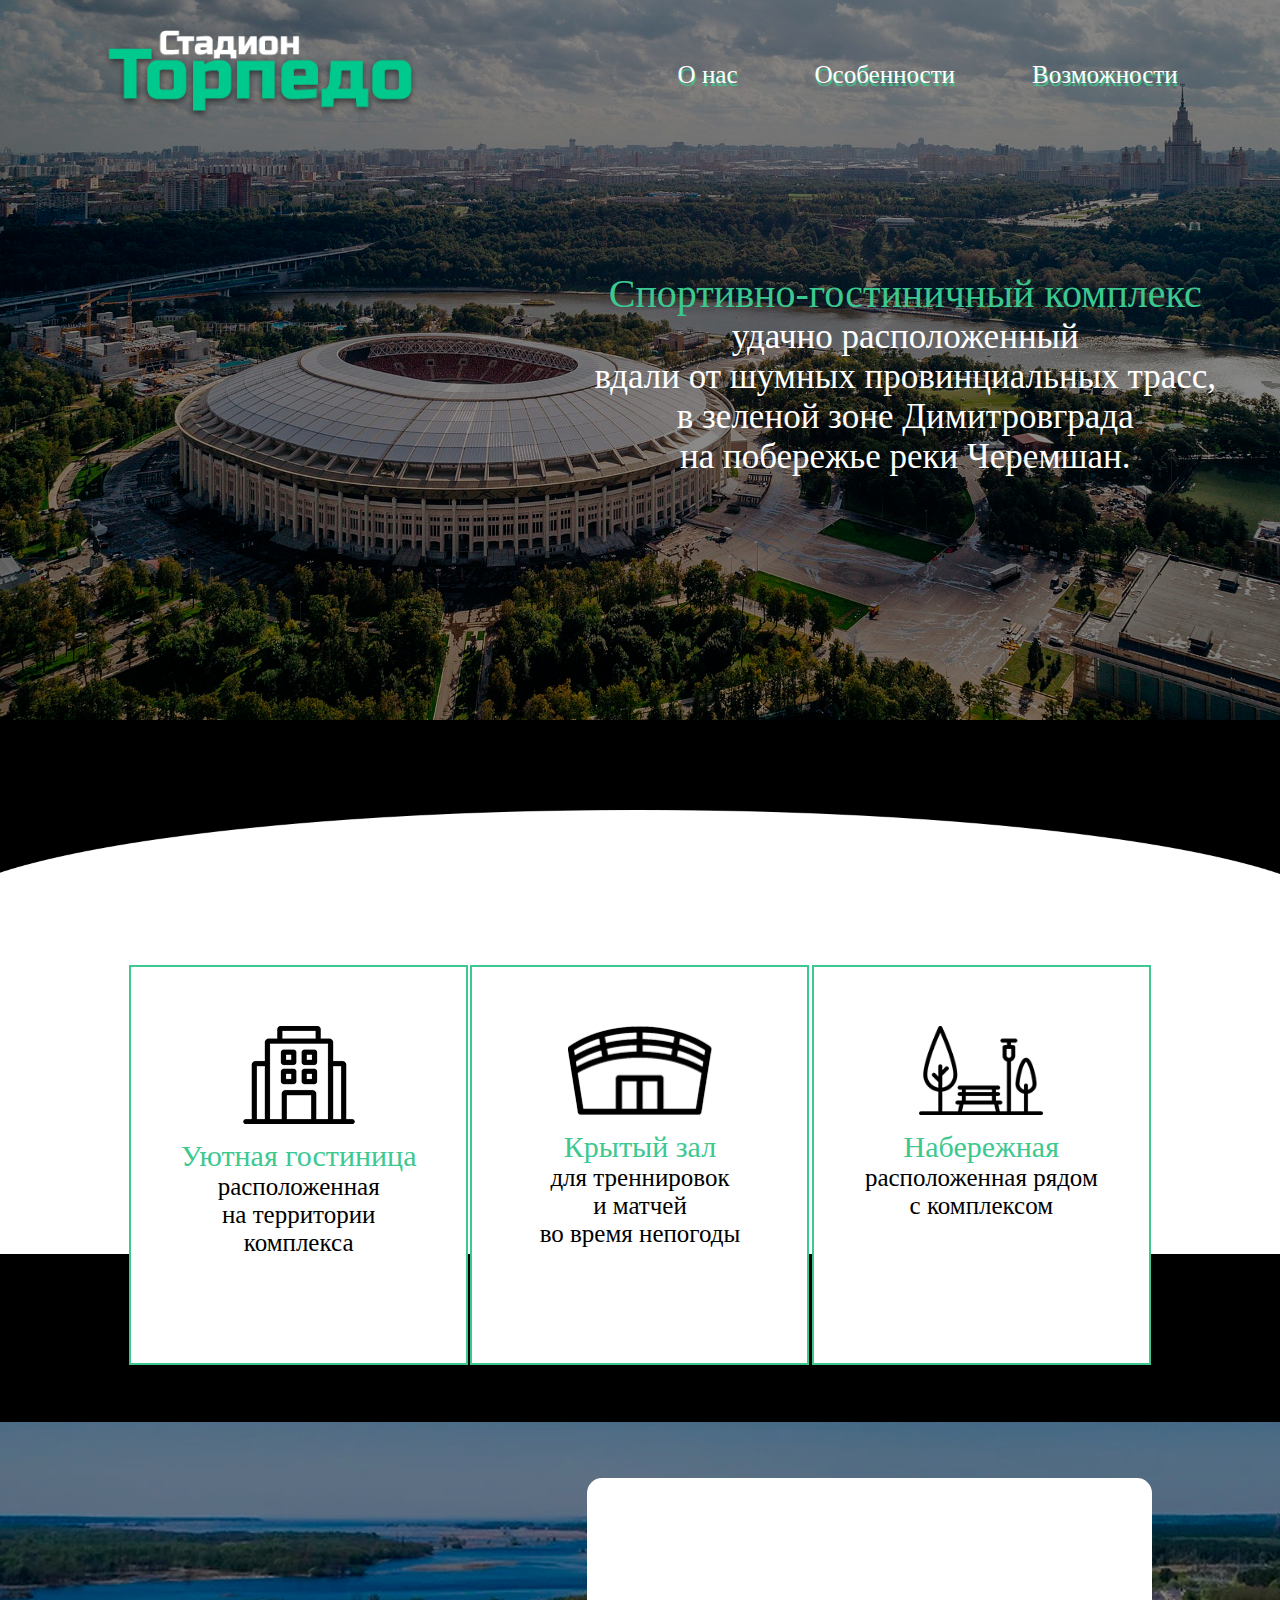
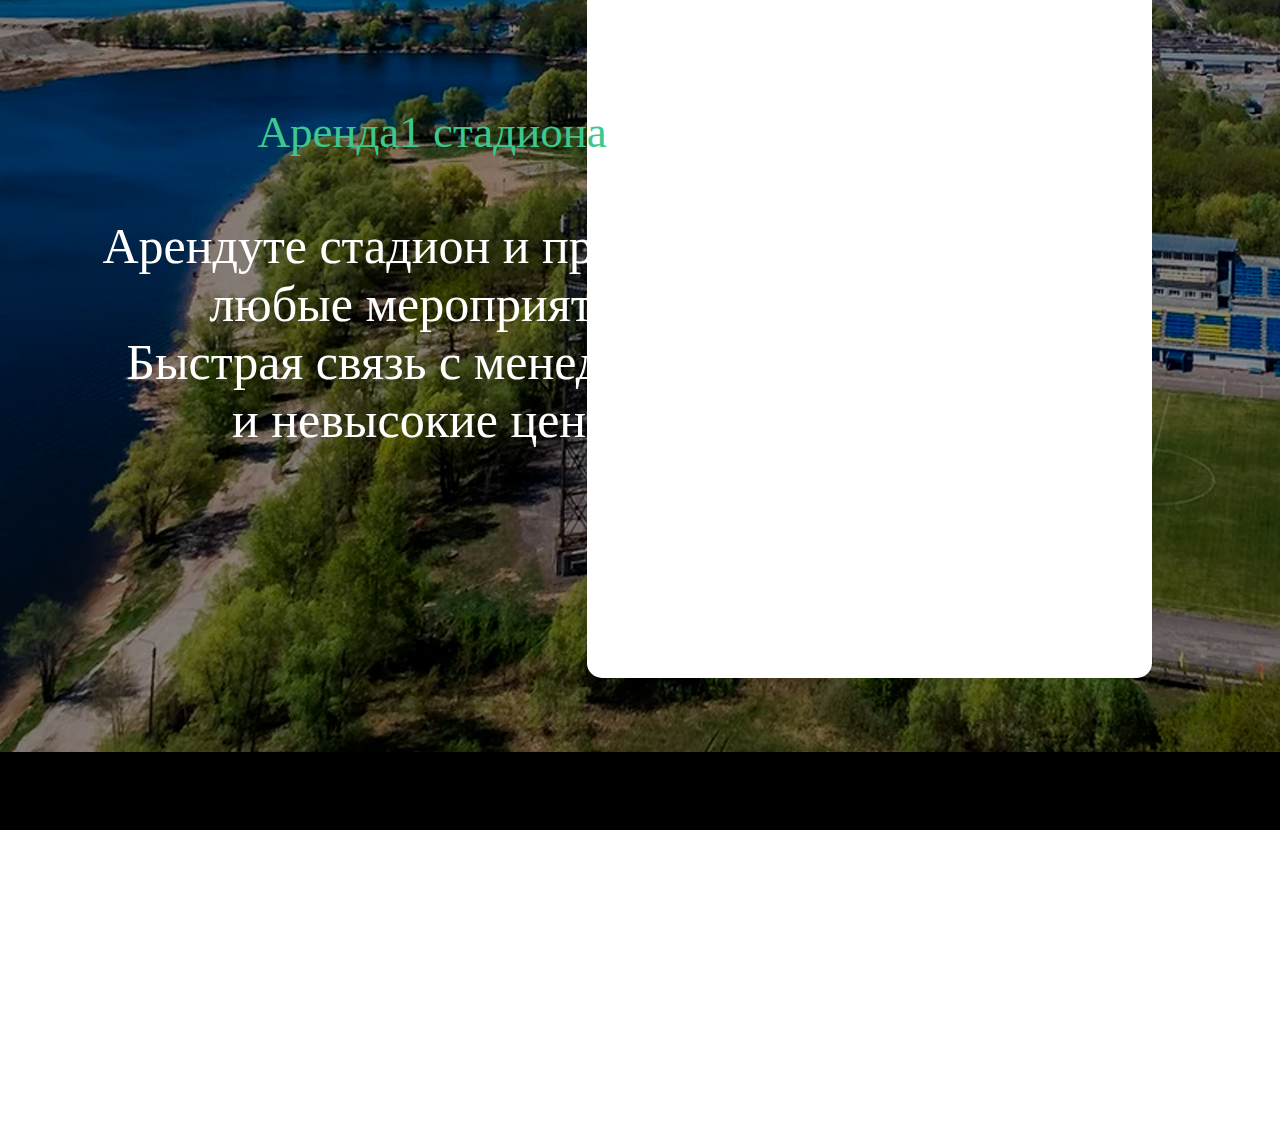
==== main.html @ 15a7d5dc "first commit" ====
<!DOCTYPE html>
<html lang="en">
<head>
  <meta charset="UTF-8">
  <meta http-equiv="X-UA-Compatible" content="IE=edge">
  <meta name="viewport" content="width=device-width, initial-scale=1.0">
  <title>Torpedo</title>
  <link rel="stylesheet" href="main.css">
</head>
<body>
<header>
  <img class="logo" src="./img/logo.png">
  <div class="container_w_buttons">
  <button><p>О нас</p></button>
  <button><p>Особенности</p></button>
  <button><p>Возможности</p></button>
</div>
</header>
<main>
  <p class="text" align="center"><span style="color: #3cc88f; font-size: 40px;">Спортивно-гостиничный комплекс</span><br> 
    удачно расположенный<br>
    вдали от шумных провинциальных трасс,<br>
   в зеленой зоне Димитровграда <br>
   на побережье реки Черемшан.</p>
  <img class="FirstPhoto" src="./img/FirstPhoto.png" alt="">
  <img class="fitchers_back" src="./img/fitchersBack.png">
  <div class="fithers">
    <div><img class="HotelIcon" src="./img/HotelIcon.png" alt="">
    <p align="center">
      <span style="color: #3cc88f; font-size: 30px;">Уютная гостиница</span><br>расположенная<br>на территории<br>комплекса
    </p>
  </div>
    <div><img class="StadionIcon" src="./img/StadionIcon.png" alt="">
    <p  align="center">
      <span style="color: #3cc88f; font-size: 30px;">Крытый зал</span><br>для треннировок<br>и матчей<br>во время непогоды
    </p>
  </div>
    <div><img class="parkIcon" src="./img/parkIcon.png" alt="">
    <p align="center">
      <span style="color: #3cc88f; font-size: 30px;">Набережная</span><br>расположенная рядом<br>с комплексом
    </p>
  </div>
  </div>
  <div class="Rent">
    <img class="rentBG" src="./img/rntBack.png" alt="">
    <p align="center"><span style="color: #3cc88f; font-size:45px;">Аренда1 стадиона</span><br><br>Арендуте стадион и проводите<br>любые мероприятия.<br>Быстрая связь с менеджером<br>и невысокие цены.</p>
    <div class="RentFrom">
    </div>
  </div>
</main>
<footer></footer>
</body>
</html>
---- main.css ----
*{
  margin: 0;
  padding: 0;
  font-family: "Russo One"; 
}

body{
  height: 2400px;
  background-color: rgb(0, 0, 0);  
}

header{
  display: flex;
  justify-content: space-between;
  width: 100%;
  height: 120px;
  position: absolute;
}

header button{
  border: none;
  color: #fff;
  background-color: initial;
  font-size: 25px;
  margin-top: 30px;
  position: relative;
  z-index: 2;
  text-shadow: 1px 3px 1px #3cc88f;
}

header button:hover{
  font-size: 29px;
  color: #3cc88f;
  text-shadow: 0px 1px 1px #fff;  
  transition: 0.3s;
}

footer{
  background-color: #fff;
  width: 100%;
  height: 300px;
  position: absolute;
  top: 2430px;
}

.FirstPhoto{
  position: absolute;
  width: 100%;
}

.logo{
  position: relative;
  z-index: 1;
  margin-top: 30px;
  left: 8%;
}

.container_w_buttons{
  right: 8%;
  position: relative;
  width: 500px;
  height: 120px;
  display: flex;
  justify-content: space-between;
  align-items: center;
}

.text{
 font-size: 35px;
  color: #fff;
  position: absolute;
  right: 5%;
  top: 30%;
  z-index: 1;
}

.fitchers_back{
  z-index: 1;
  width: 100%;
  position: absolute;
  top: 90%;
}

.fithers{
  top: 98%;
  position: absolute;
  display: flex;
  justify-content: space-around;
  align-items: center;
  width: 80%;
  left: 10%;
  height: 565px;
  z-index: 2;
}

.fithers div{
  width: 335px;
  height: 396px;
  background-color: #fff;
  border: 2px solid #3cc88f;
}


.HotelIcon {
  position: relative;
  left: calc(50% - 56px);
  top: 15%;
}

.StadionIcon{
  width: 144px;
  position: relative;
  left: calc(50% - 72px);
  top: 15%; 
}

.parkIcon{
  width: 124px;
  position: relative;
  left: calc(50% - 62px);
  top: 15%; 
}

.fithers div p{
  font-size: 25px;
  margin-top: 70px;
}

.Rent{
  background-image: url(./img/rentBack.png);
  width: 100%;
  height: 930px;
  z-index: 1;
  position: absolute; 
  top: 158%;
}

.Rent p{
  font-size: 50px;
  color: #fff;
  top: 30%;
  left: 8%;
  position: absolute;
  z-index: 3;
}


.RentFrom{
  display: block;
  border-radius: 15px;
  background-color: #fff;
  position: absolute;
  width: 565px;
  height: 800px;
  right: 10%;
  top: 6%;
}
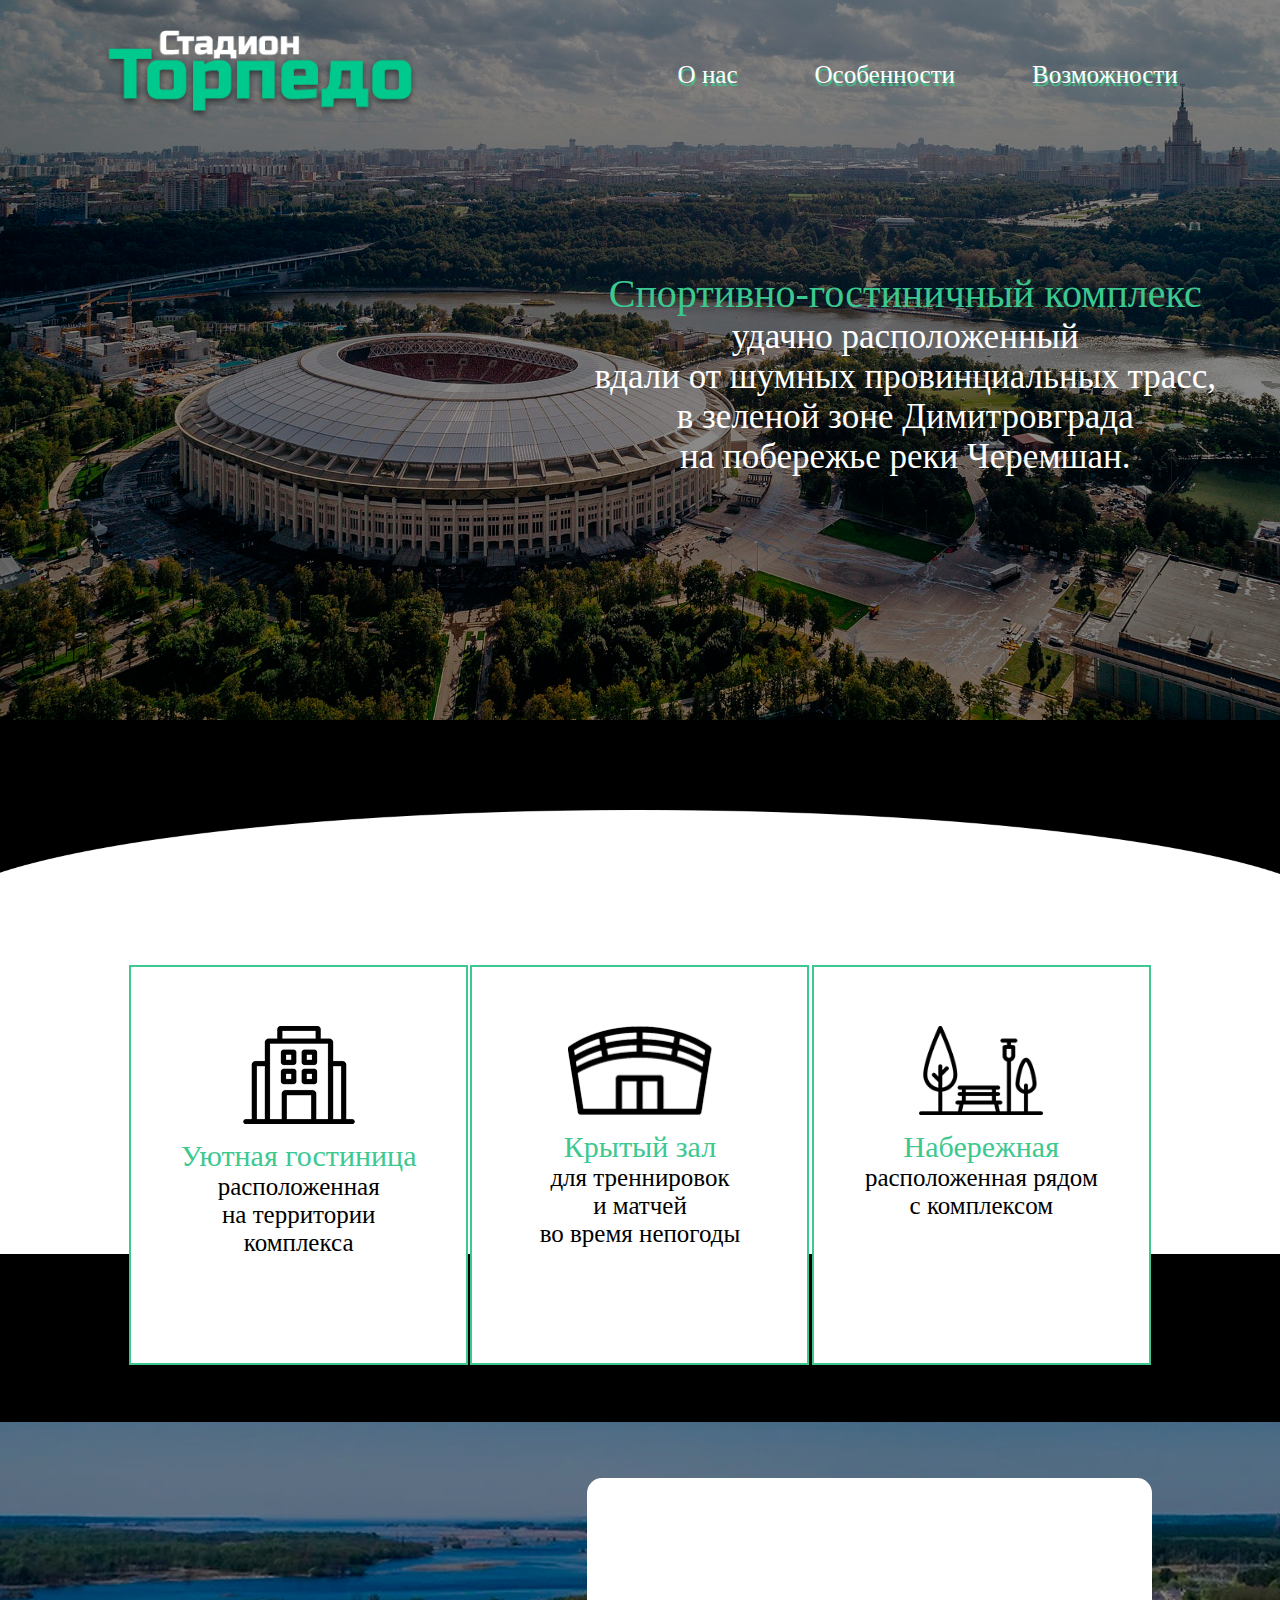
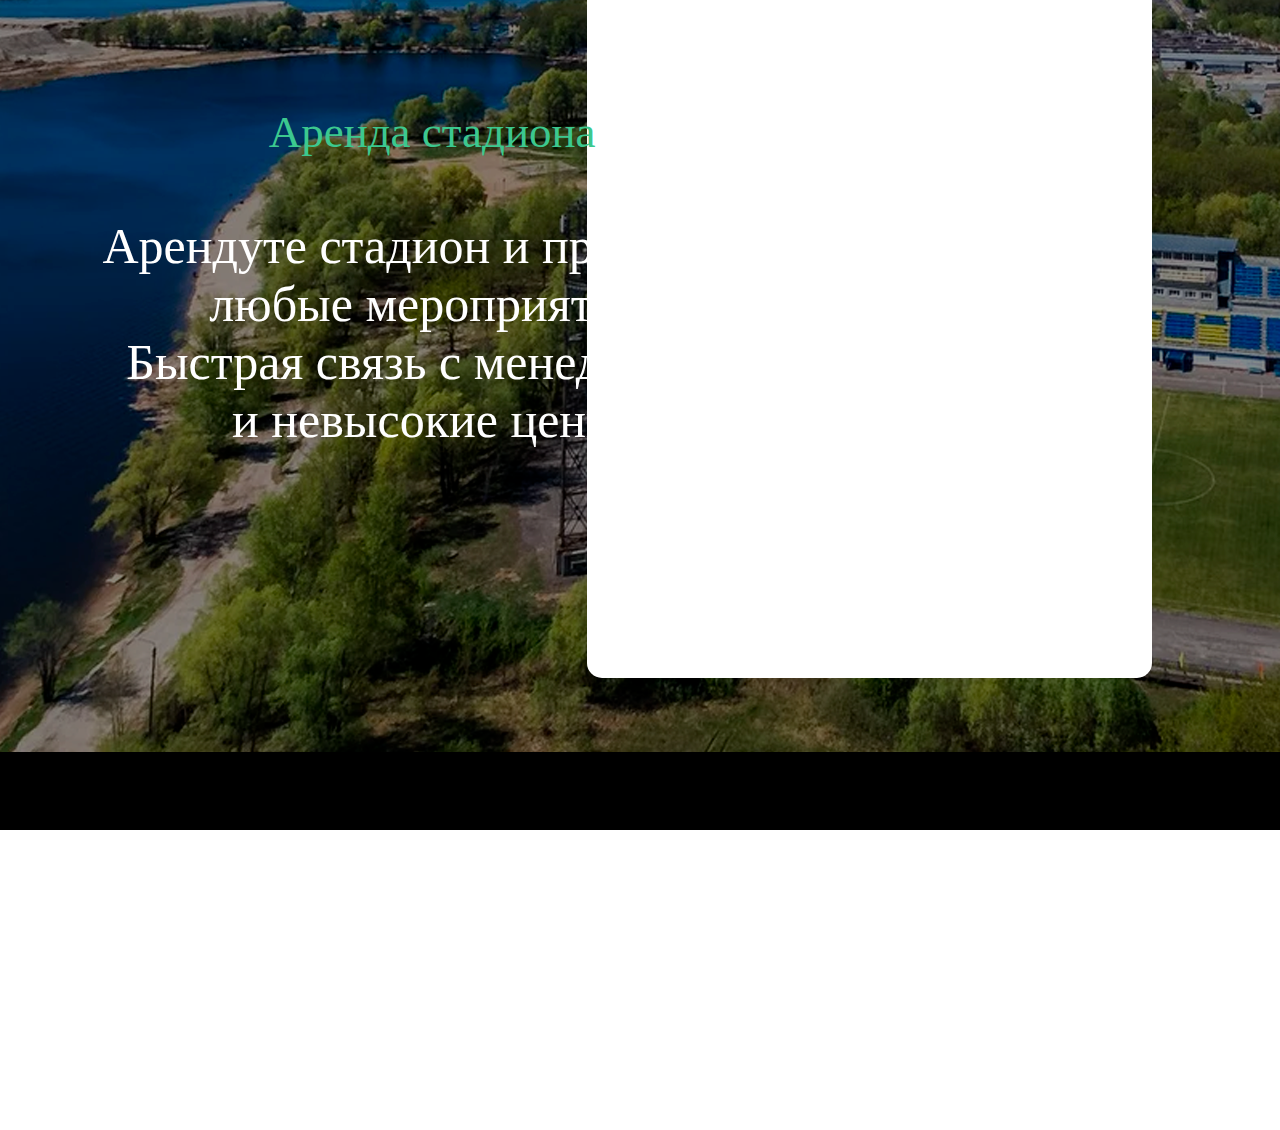
==== commit 0e867399: "delete 1" ====
--- a/main.html
+++ b/main.html
@@ -43,7 +43,7 @@
   </div>
   <div class="Rent">
     <img class="rentBG" src="./img/rntBack.png" alt="">
-    <p align="center"><span style="color: #3cc88f; font-size:45px;">Аренда1 стадиона</span><br><br>Арендуте стадион и проводите<br>любые мероприятия.<br>Быстрая связь с менеджером<br>и невысокие цены.</p>
+    <p align="center"><span style="color: #3cc88f; font-size:45px;">Аренда стадиона</span><br><br>Арендуте стадион и проводите<br>любые мероприятия.<br>Быстрая связь с менеджером<br>и невысокие цены.</p>
     <div class="RentFrom">
     </div>
   </div>
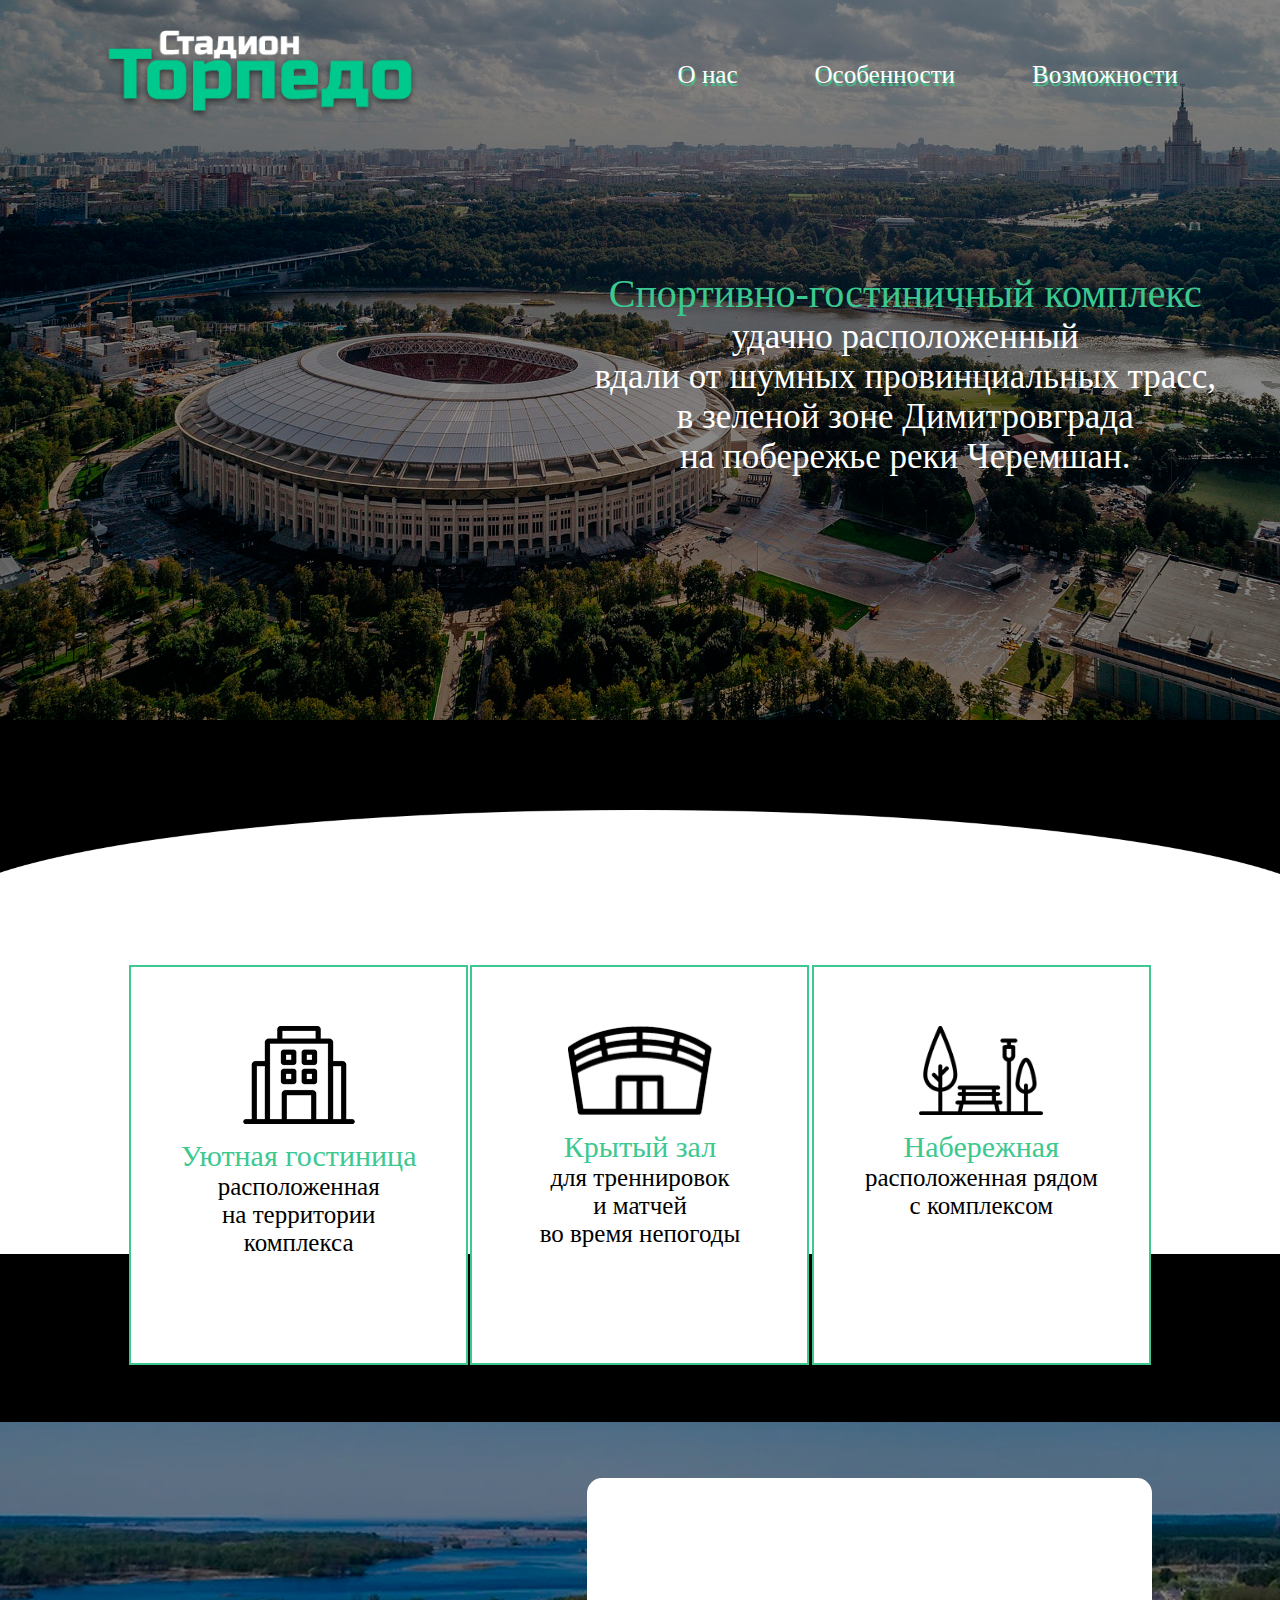
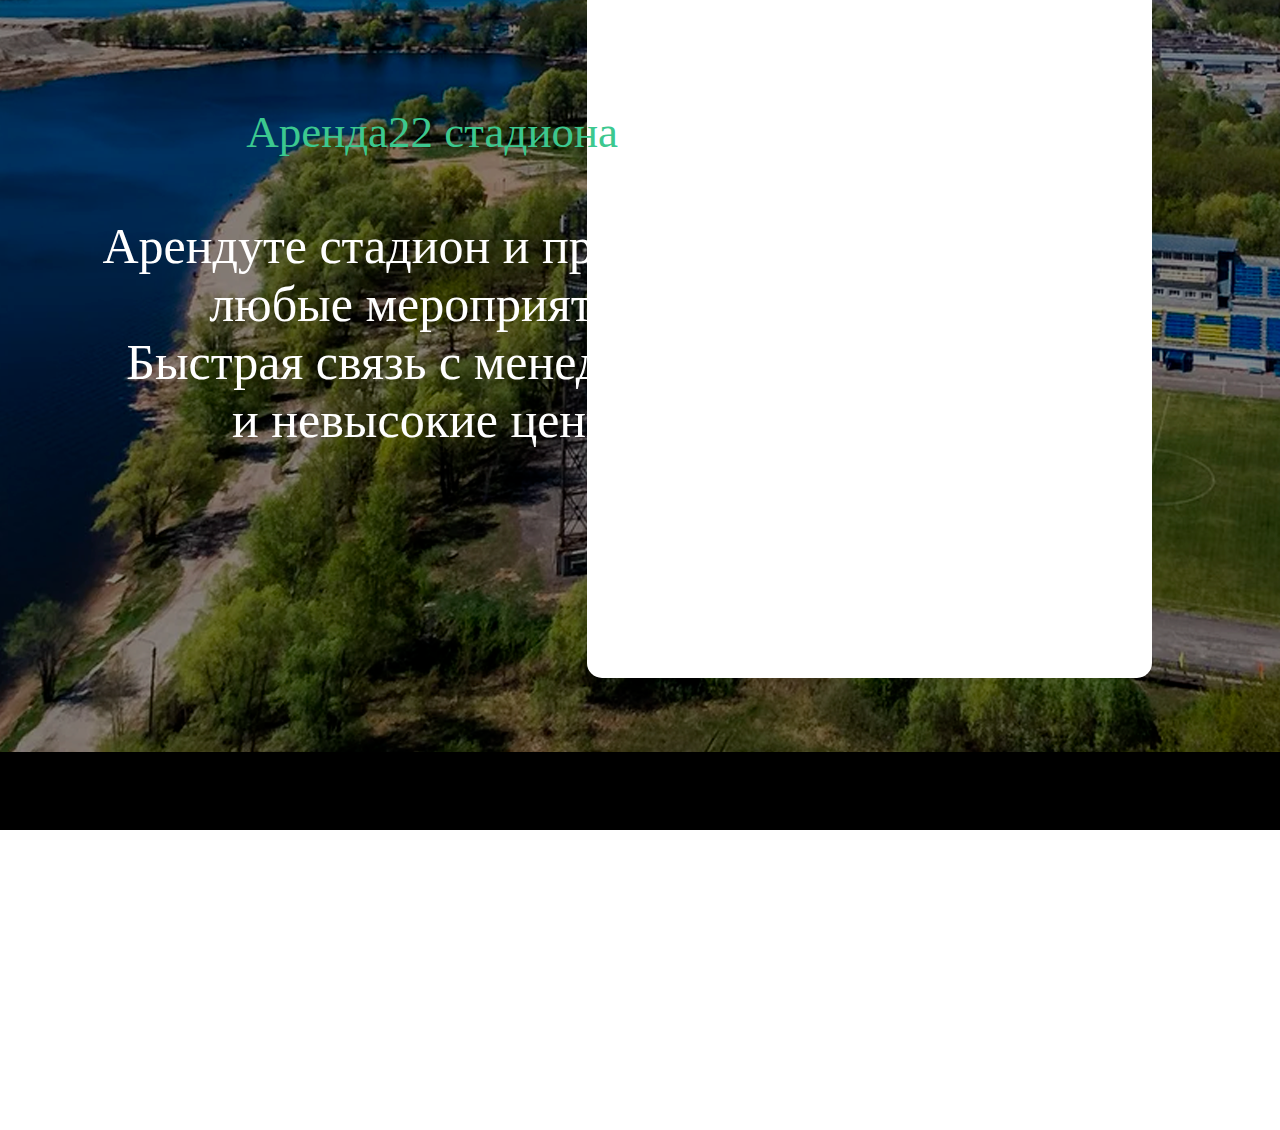
==== commit 9d3eeb1d: "add 22" ====
--- a/main.html
+++ b/main.html
@@ -43,7 +43,7 @@
   </div>
   <div class="Rent">
     <img class="rentBG" src="./img/rntBack.png" alt="">
-    <p align="center"><span style="color: #3cc88f; font-size:45px;">Аренда стадиона</span><br><br>Арендуте стадион и проводите<br>любые мероприятия.<br>Быстрая связь с менеджером<br>и невысокие цены.</p>
+    <p align="center"><span style="color: #3cc88f; font-size:45px;">Аренда22 стадиона</span><br><br>Арендуте стадион и проводите<br>любые мероприятия.<br>Быстрая связь с менеджером<br>и невысокие цены.</p>
     <div class="RentFrom">
     </div>
   </div>
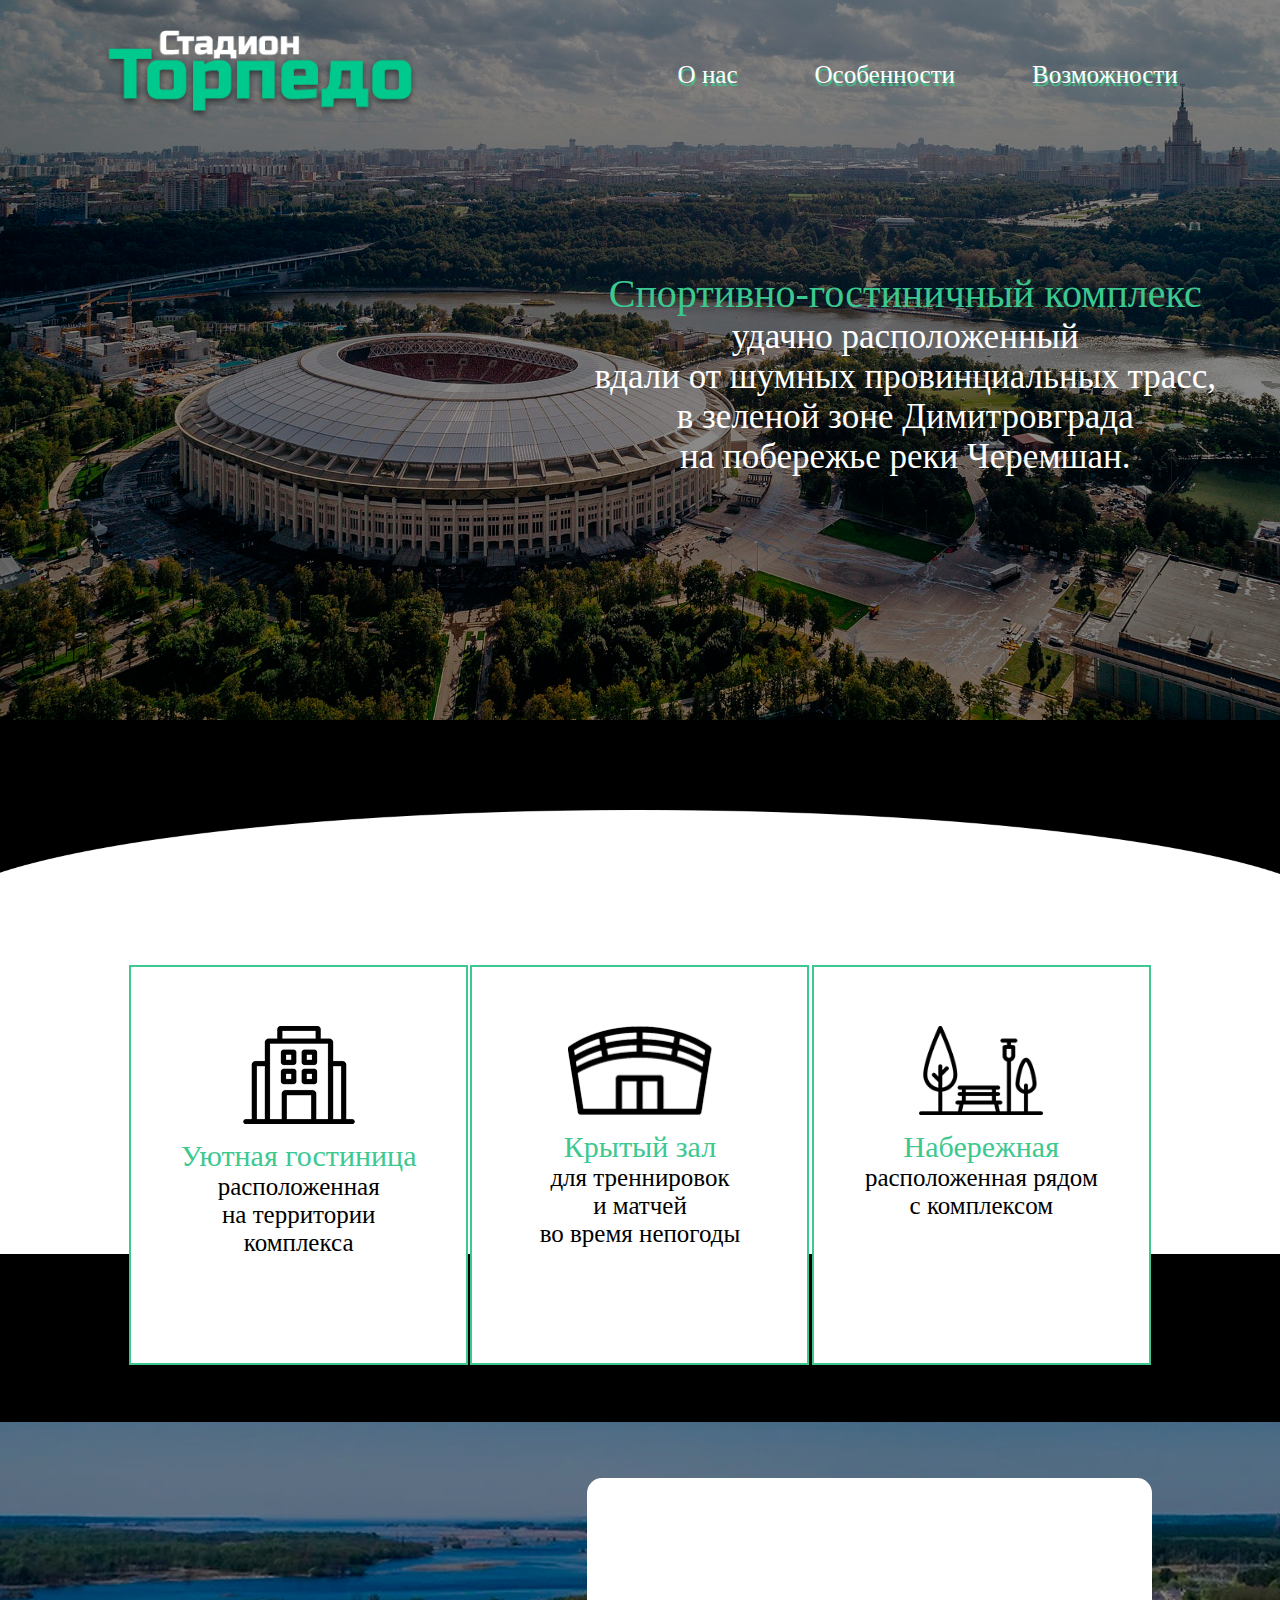
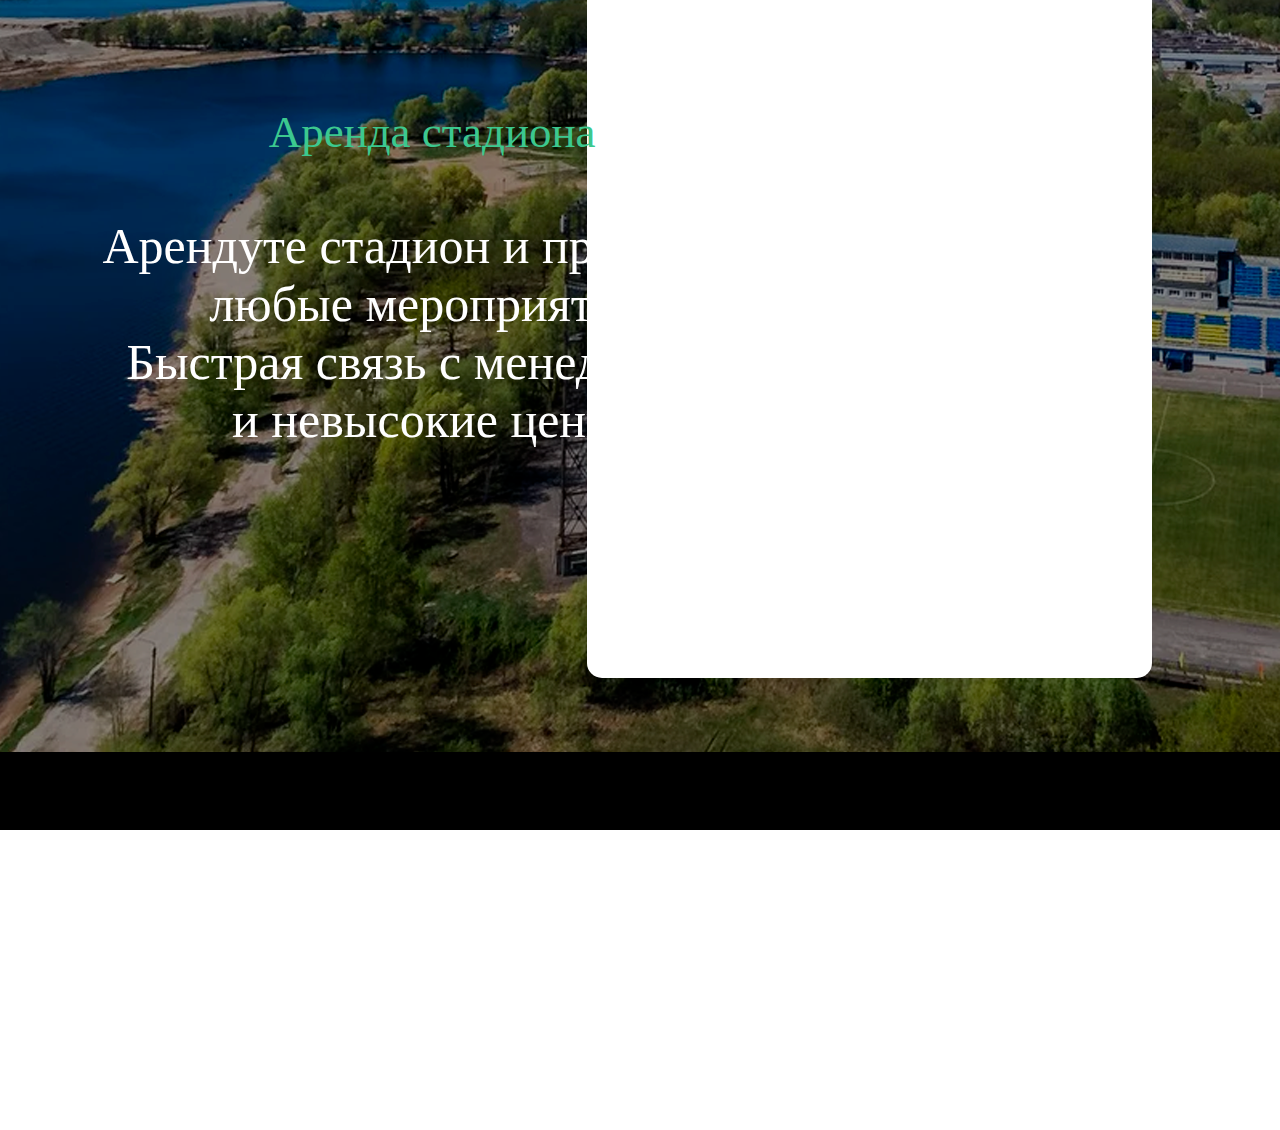
==== commit 90befa10: "delete 22" ====
--- a/main.html
+++ b/main.html
@@ -43,7 +43,7 @@
   </div>
   <div class="Rent">
     <img class="rentBG" src="./img/rntBack.png" alt="">
-    <p align="center"><span style="color: #3cc88f; font-size:45px;">Аренда22 стадиона</span><br><br>Арендуте стадион и проводите<br>любые мероприятия.<br>Быстрая связь с менеджером<br>и невысокие цены.</p>
+    <p align="center"><span style="color: #3cc88f; font-size:45px;">Аренда стадиона</span><br><br>Арендуте стадион и проводите<br>любые мероприятия.<br>Быстрая связь с менеджером<br>и невысокие цены.</p>
     <div class="RentFrom">
     </div>
   </div>
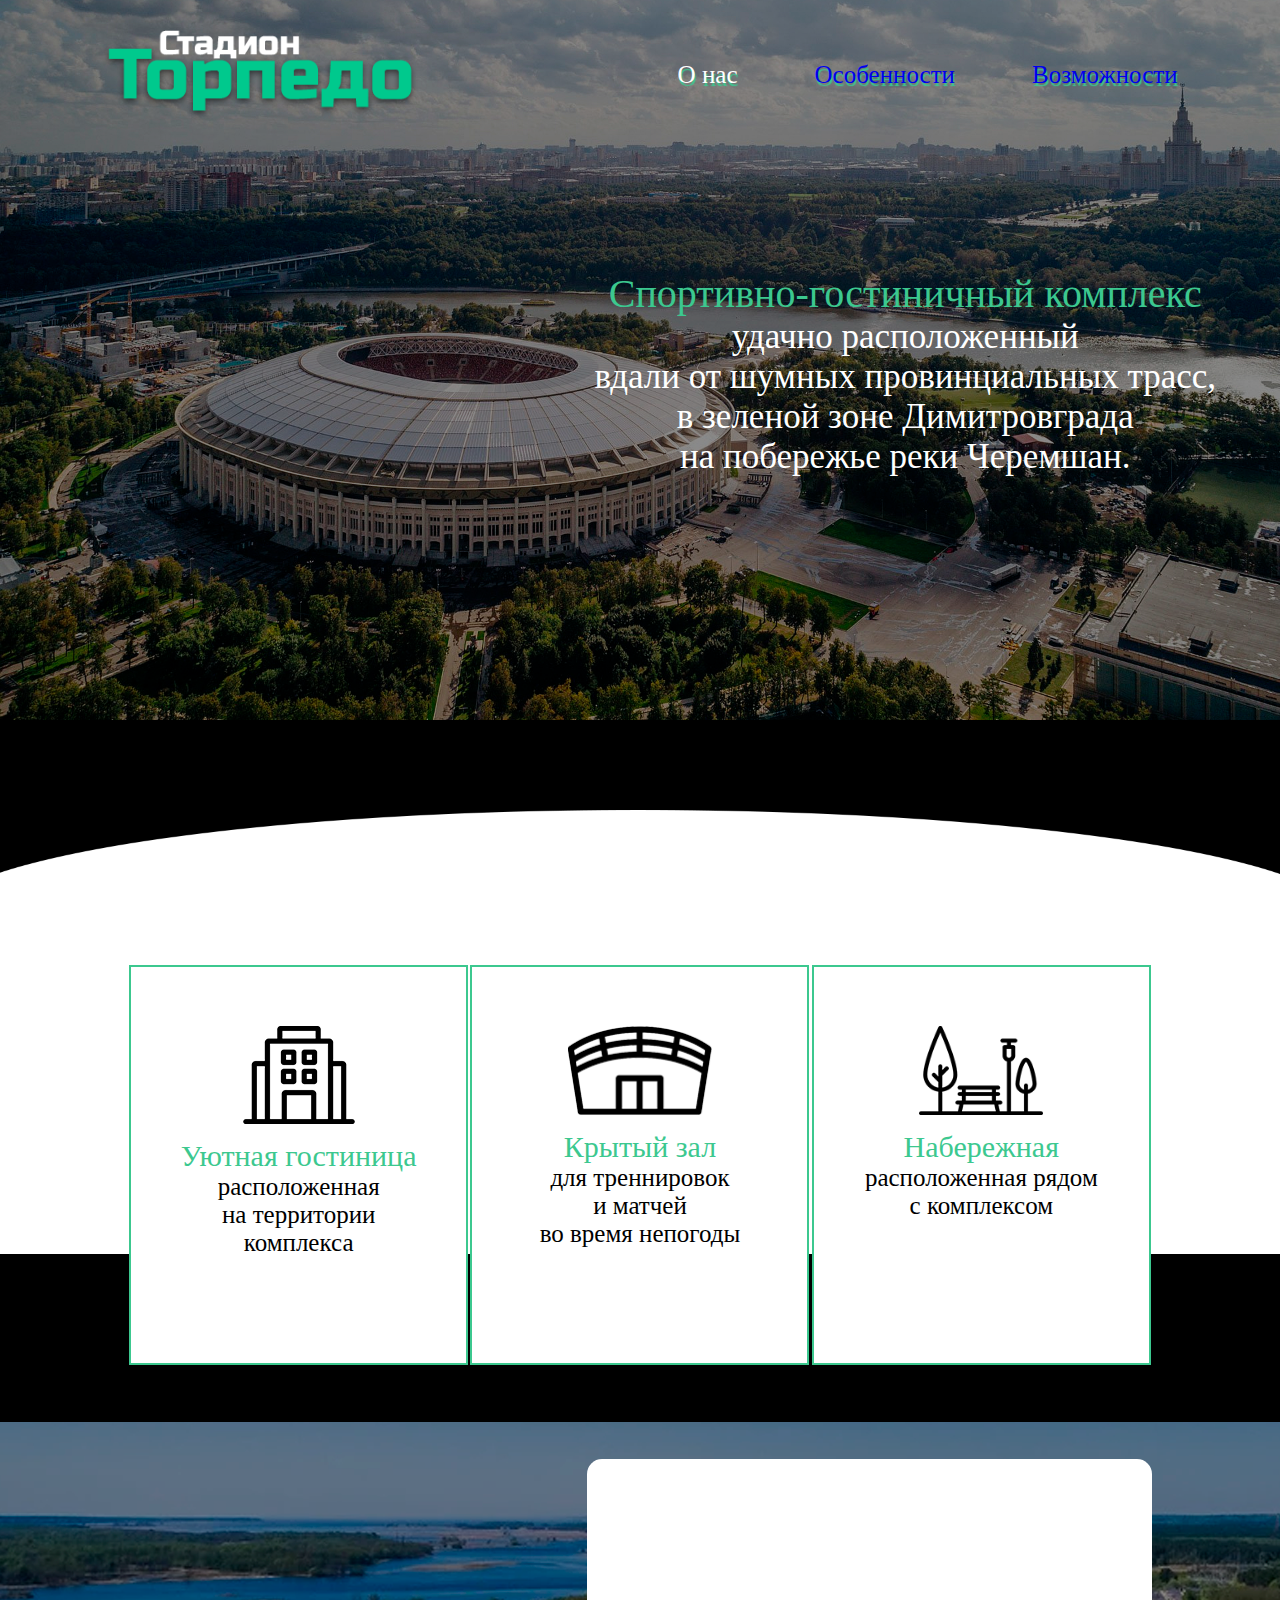
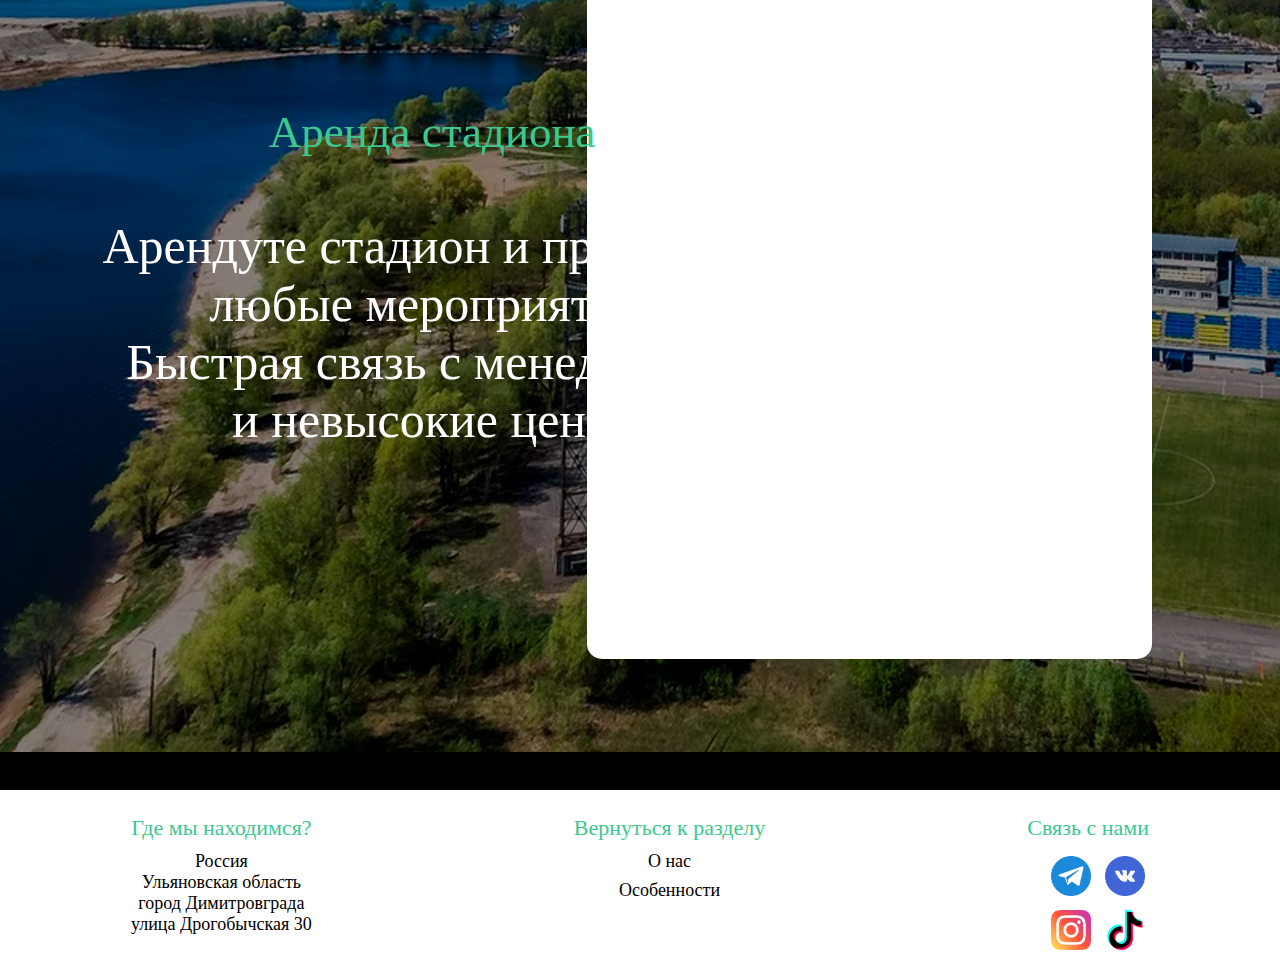
==== commit bd2038e6: "осталась только форма" ====
--- a/main.html
+++ b/main.html
@@ -5,25 +5,27 @@
   <meta http-equiv="X-UA-Compatible" content="IE=edge">
   <meta name="viewport" content="width=device-width, initial-scale=1.0">
   <title>Torpedo</title>
+  <script src="./js/smoothScroll.js" type="text/javascript"></script>
   <link rel="stylesheet" href="main.css">
+  <link type="image/x-icon" href="rec/favicon.ico" rel="shortcut icon">
 </head>
 <body>
 <header>
   <img class="logo" src="./img/logo.png">
   <div class="container_w_buttons">
-  <button><p>О нас</p></button>
-  <button><p>Особенности</p></button>
-  <button><p>Возможности</p></button>
+  <button><p><a>О нас</a></p></button>
+  <button><p><a href="#fithers">Особенности</a></p></button>
+  <button><p><a href="#Rent">Возможности</a></p></button>
 </div>
 </header>
-<main>
+<main id="about">
   <p class="text" align="center"><span style="color: #3cc88f; font-size: 40px;">Спортивно-гостиничный комплекс</span><br> 
     удачно расположенный<br>
     вдали от шумных провинциальных трасс,<br>
    в зеленой зоне Димитровграда <br>
    на побережье реки Черемшан.</p>
   <img class="FirstPhoto" src="./img/FirstPhoto.png" alt="">
-  <img class="fitchers_back" src="./img/fitchersBack.png">
+  <img class="fitchers_back" src="./img/fitchersBack.png" id="fithers">
   <div class="fithers">
     <div><img class="HotelIcon" src="./img/HotelIcon.png" alt="">
     <p align="center">
@@ -41,13 +43,30 @@
     </p>
   </div>
   </div>
-  <div class="Rent">
-    <img class="rentBG" src="./img/rntBack.png" alt="">
+  <div class="Rent" id="Rent">
     <p align="center"><span style="color: #3cc88f; font-size:45px;">Аренда стадиона</span><br><br>Арендуте стадион и проводите<br>любые мероприятия.<br>Быстрая связь с менеджером<br>и невысокие цены.</p>
     <div class="RentFrom">
     </div>
   </div>
 </main>
-<footer></footer>
+<footer>
+<div align="center">
+<p class="heading">Где мы находимся?</p>
+<p>Россия<br> Ульяновская область<br> город Димитровграда<br> улица Дрогобычская 30</p>
+</div>
+<div align="center">
+  <p class="heading">Вернуться к разделу</p>
+  <p><a class="links" href="#about">О нас</a></p>
+  <p><a class="links" href="#fithers">Особенности</a></p>
+</div>
+<div>
+  <p class="heading">Связь с нами</p>
+  <div class="icnos"><img src="./img/Telegram.png" alt="">
+  <a href="https://vk.com/stadion_torpedo"><img src="./img/Vk.png" alt=""></a>
+  <img src="./img/Instagram.png" alt="">
+  <img src="./img/TikTok.png" alt="">
+</div>
+</div>
+</footer>
 </body>
 </html>--- a/main.css
+++ b/main.css
@@ -2,10 +2,10 @@
   margin: 0;
   padding: 0;
   font-family: "Russo One"; 
+  text-decoration: none;
 }
 
 body{
-  height: 2400px;
   background-color: rgb(0, 0, 0);  
 }
 
@@ -28,7 +28,12 @@
   text-shadow: 1px 3px 1px #3cc88f;
 }
 
-header button:hover{
+header button a:visited{
+  color: #fff;
+
+}
+
+header button a:hover{
   font-size: 29px;
   color: #3cc88f;
   text-shadow: 0px 1px 1px #fff;  
@@ -36,11 +41,26 @@
 }
 
 footer{
+  display: flex;
+  justify-content: space-around;
+  z-index: 4;
   background-color: #fff;
   width: 100%;
-  height: 300px;
-  position: absolute;
-  top: 2430px;
+  height: 185px;
+  position: relative;
+  top: 2390px;
+}
+
+footer p{
+  font-size: 18px;
+  margin-top: 8px;
+}
+
+.heading {
+  margin-top: 25px;
+  font-size: 22px;
+  color: #3cc88f;
+  margin-bottom: 10px;
 }
 
 .FirstPhoto{
@@ -64,6 +84,7 @@
   justify-content: space-between;
   align-items: center;
 }
+
 
 .text{
  font-size: 35px;
@@ -153,5 +174,21 @@
   width: 565px;
   height: 800px;
   right: 10%;
-  top: 6%;
+  top: 4%;
 }
+
+.links{
+  color: black;
+}
+
+.icnos{
+  position: relative;
+  left: 15%;
+  width: 120px;
+  height: 50px;
+}
+
+.icnos img{
+  width: 40px;
+  margin: 5px;
+}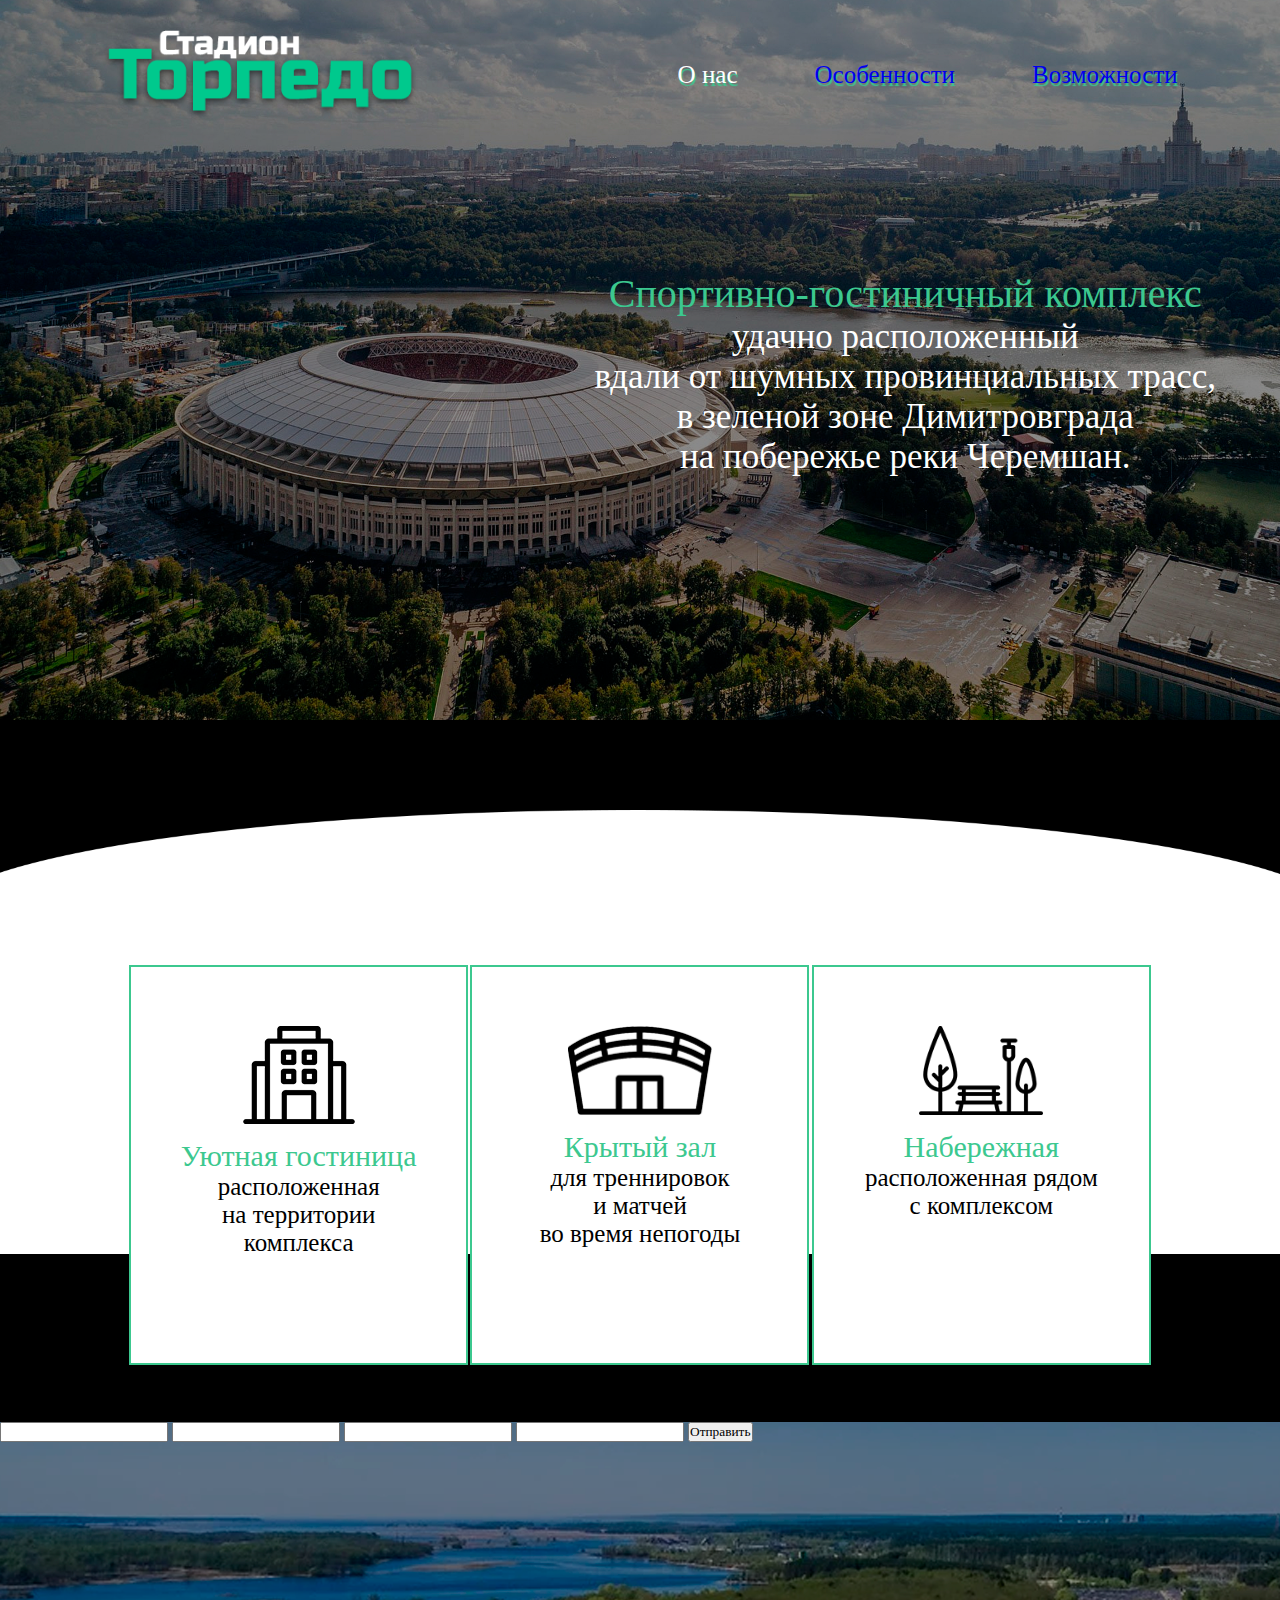
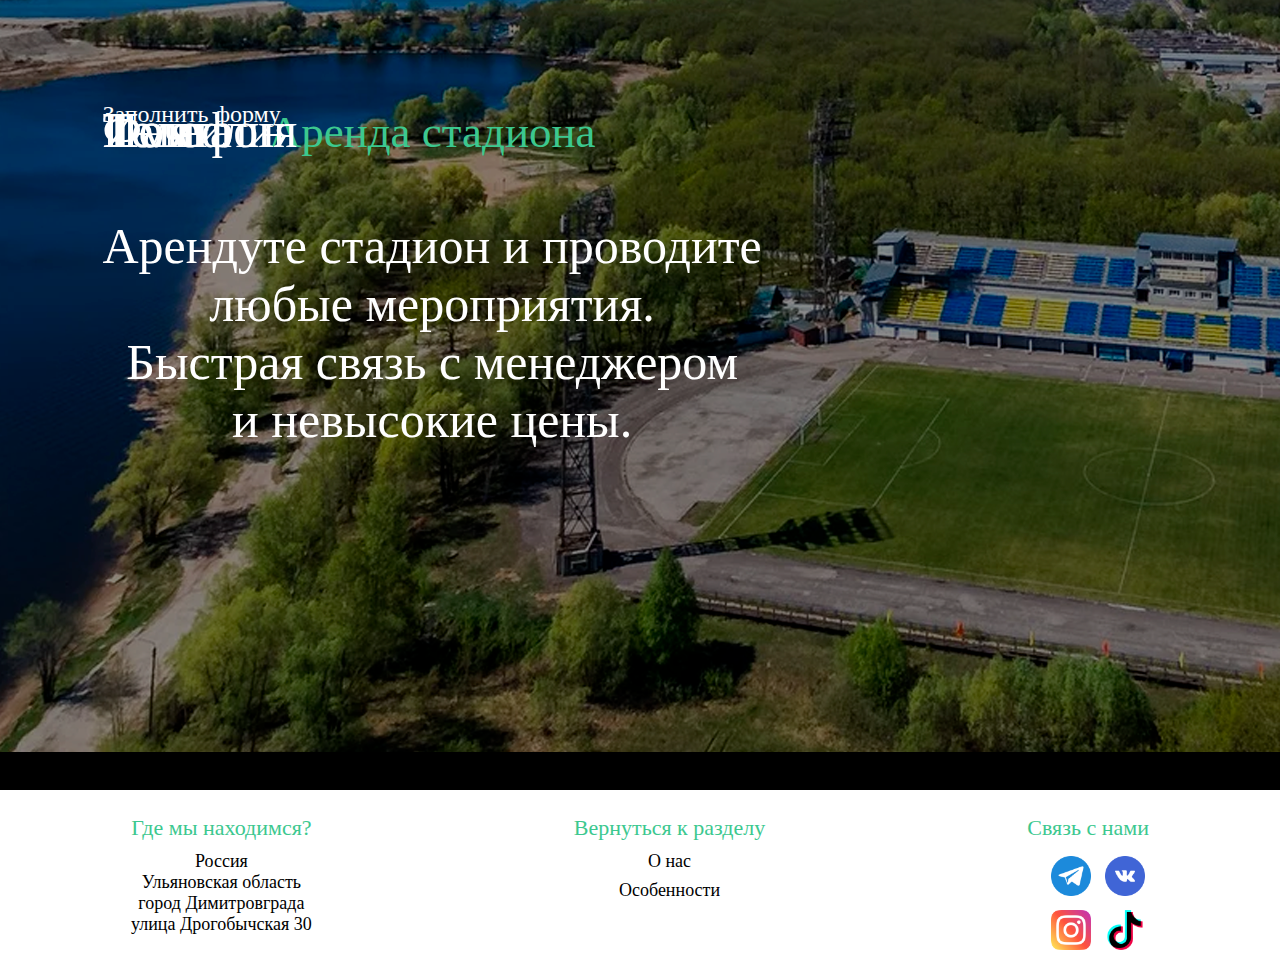
==== commit 6de1e67d: "осталась кнопка" ====
--- a/main.html
+++ b/main.html
@@ -44,8 +44,18 @@
   </div>
   </div>
   <div class="Rent" id="Rent">
-    <p align="center"><span style="color: #3cc88f; font-size:45px;">Аренда стадиона</span><br><br>Арендуте стадион и проводите<br>любые мероприятия.<br>Быстрая связь с менеджером<br>и невысокие цены.</p>
-    <div class="RentFrom">
+    <p class="RentDiscription" align="center"><span style="color: #3cc88f; font-size:45px;">Аренда стадиона</span><br><br>Арендуте стадион и проводите<br>любые мероприятия.<br>Быстрая связь с менеджером<br>и невысокие цены.</p>
+    <div class="RentForm">
+    <p style="font-size: 24px; margin-bottom: 30px;">Заполнить форму</p>
+    <p>Фамилия</p>
+    <input type="text">
+    <p>Имя</p>
+    <input type="text">
+    <p>Почта</p>
+    <input type="text">
+    <p>Телефон</p>
+    <input type="number">
+    <button type="submit">Отправить</button>
     </div>
   </div>
 </main>
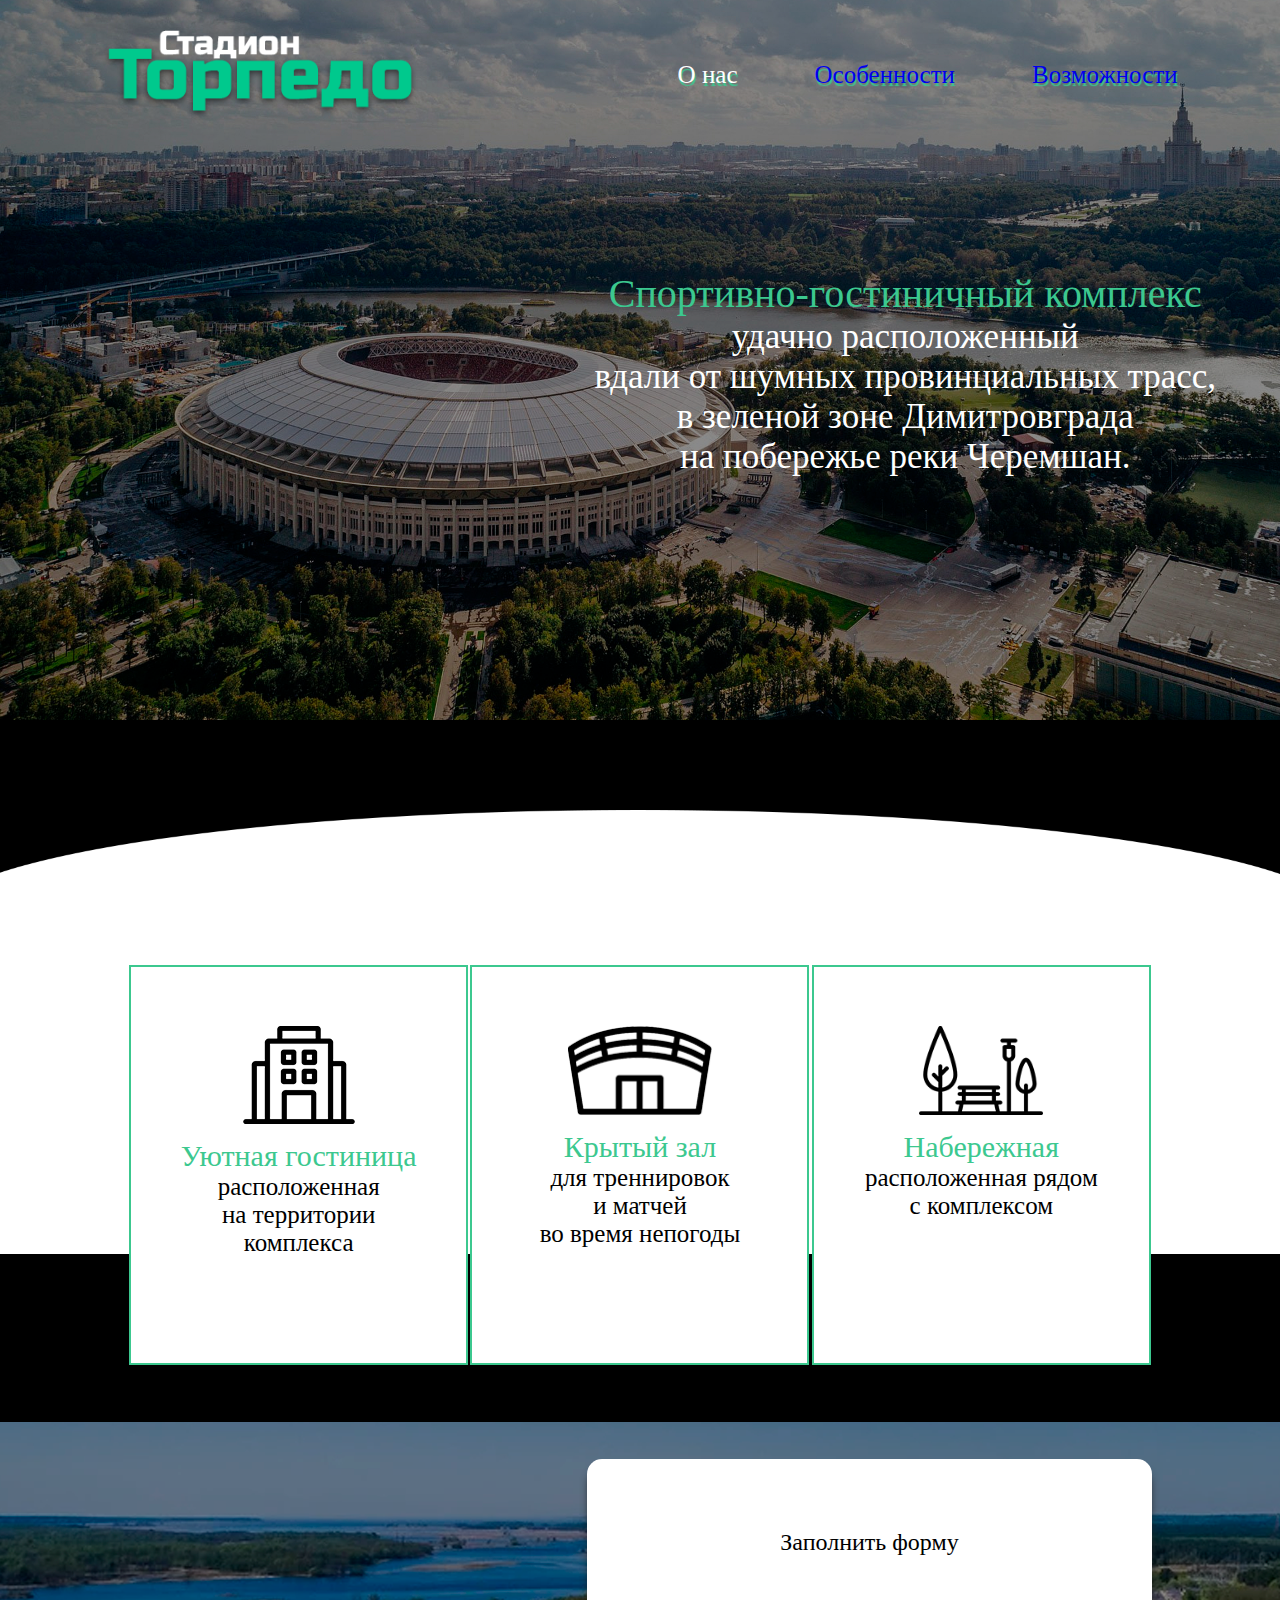
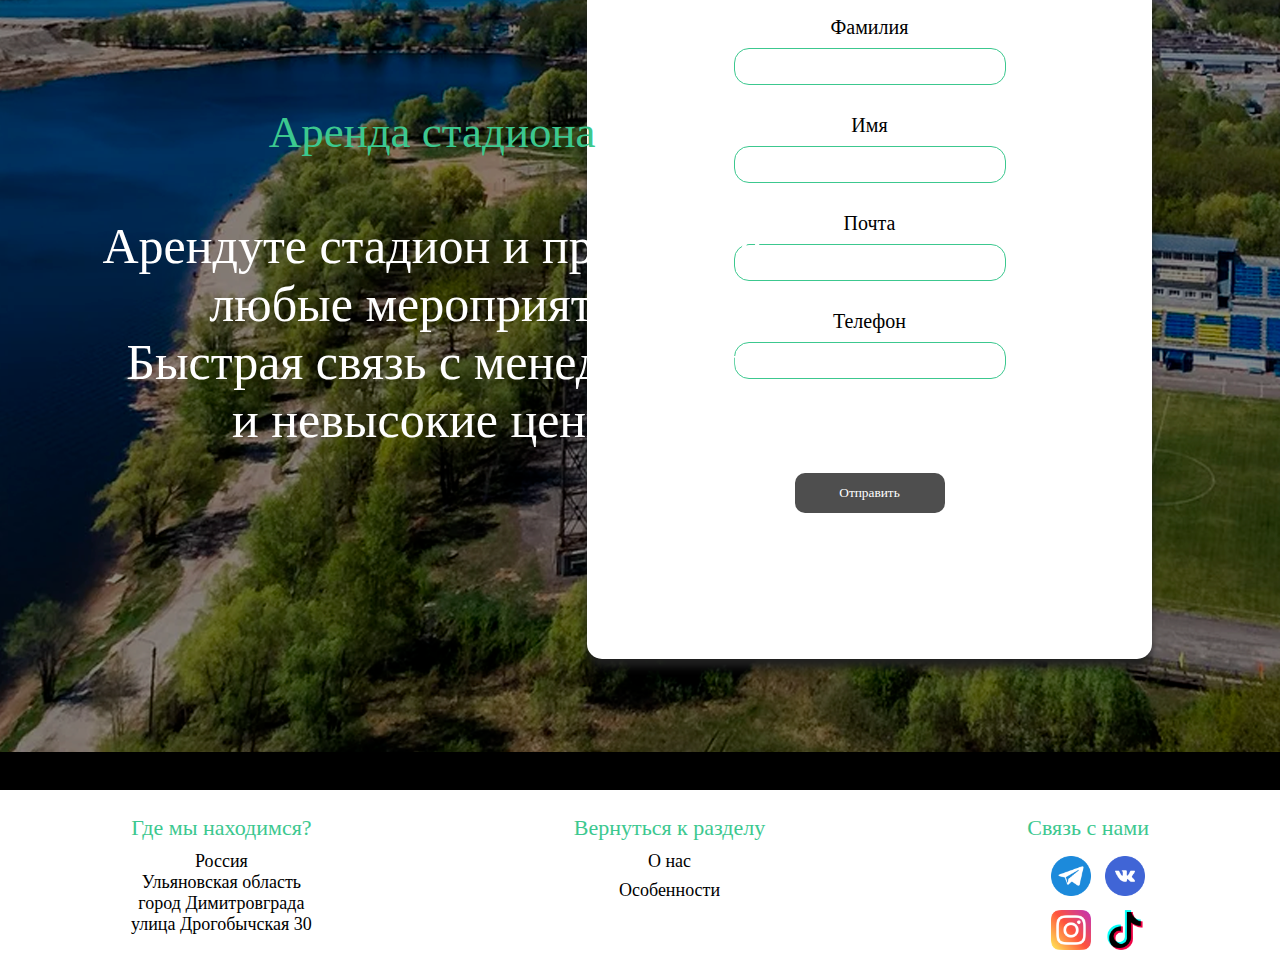
==== commit 31e567a4: "ГОТОВО" ====
--- a/main.html
+++ b/main.html
@@ -46,16 +46,20 @@
   <div class="Rent" id="Rent">
     <p class="RentDiscription" align="center"><span style="color: #3cc88f; font-size:45px;">Аренда стадиона</span><br><br>Арендуте стадион и проводите<br>любые мероприятия.<br>Быстрая связь с менеджером<br>и невысокие цены.</p>
     <div class="RentForm">
-    <p style="font-size: 24px; margin-bottom: 30px;">Заполнить форму</p>
+    <p style="font-size: 24px; margin-bottom: 30px; margin-top: 70px;">Заполнить форму</p>
     <p>Фамилия</p>
+    <div class="input_div">
     <input type="text">
+    </div>
     <p>Имя</p>
-    <input type="text">
+    <div class="input_div"><input type="text"></div>
     <p>Почта</p>
-    <input type="text">
+    <div class="input_div"><input type="text"></div>
     <p>Телефон</p>
-    <input type="number">
+    <div class="input_div"><input type="number"></div>
+    <div class="button_div">
     <button type="submit">Отправить</button>
+    </div>
     </div>
   </div>
 </main>
--- a/main.css
+++ b/main.css
@@ -9,6 +9,18 @@
   background-color: rgb(0, 0, 0);  
 }
 
+:active, :hover, :focus {
+  outline: 0;
+  outline-offset: 0;
+}
+
+/* Chrome, Safari, Edge, Opera */
+input::-webkit-outer-spin-button,
+input::-webkit-inner-spin-button {
+  -webkit-appearance: none;
+  margin: 0;
+}
+
 header{
   display: flex;
   justify-content: space-between;
@@ -156,7 +168,7 @@
   top: 158%;
 }
 
-.Rent p{
+.RentDiscription{
   font-size: 50px;
   color: #fff;
   top: 30%;
@@ -165,9 +177,11 @@
   z-index: 3;
 }
 
-
-.RentFrom{
-  display: block;
+.RentForm{
+  display: flex;
+  flex-direction: column;
+  /* justify-content: center; */
+  align-items: center;
   border-radius: 15px;
   background-color: #fff;
   position: absolute;
@@ -175,6 +189,65 @@
   height: 800px;
   right: 10%;
   top: 4%;
+  box-shadow: 0px 10px 8px -2px rgb(32, 32, 32);
+}
+
+.RentForm p{
+font-size: 20px;
+margin-top: 30px;
+color: #000000;
+}
+ 
+input{
+margin-top: 10px;
+border: 1px solid #3cc88f;
+border-radius: 15px;
+height: 35px;
+width: 250px;
+padding-left: 20px;
+transition: 0.2s;
+}
+
+input:focus{
+  height: 45px;
+  width: 260px;
+  
+  border-radius: 25px;
+}
+
+.RentForm button{
+  background-color: #4e4e4e;
+  border-radius: 10px;
+  border: none;
+  width: 150px;
+  height: 40px;
+  color: #fff;
+  transition: 0.2s;
+}
+
+.RentForm button:hover{
+  background-color: #3cc88f;
+  width: 160px;
+  height: 50px;
+}
+
+.input_div{
+  display: flex;
+  flex-direction: row;
+  align-items: center;
+  align-content: center;
+  width: auto;
+  height: 45px;
+}
+
+.button_div{
+  margin-top: 90px;
+  display: flex;
+  flex-direction: row;
+  align-items: center;
+  align-content: center;
+  width: auto;
+  height: 50px;
 }
 
 .links{
